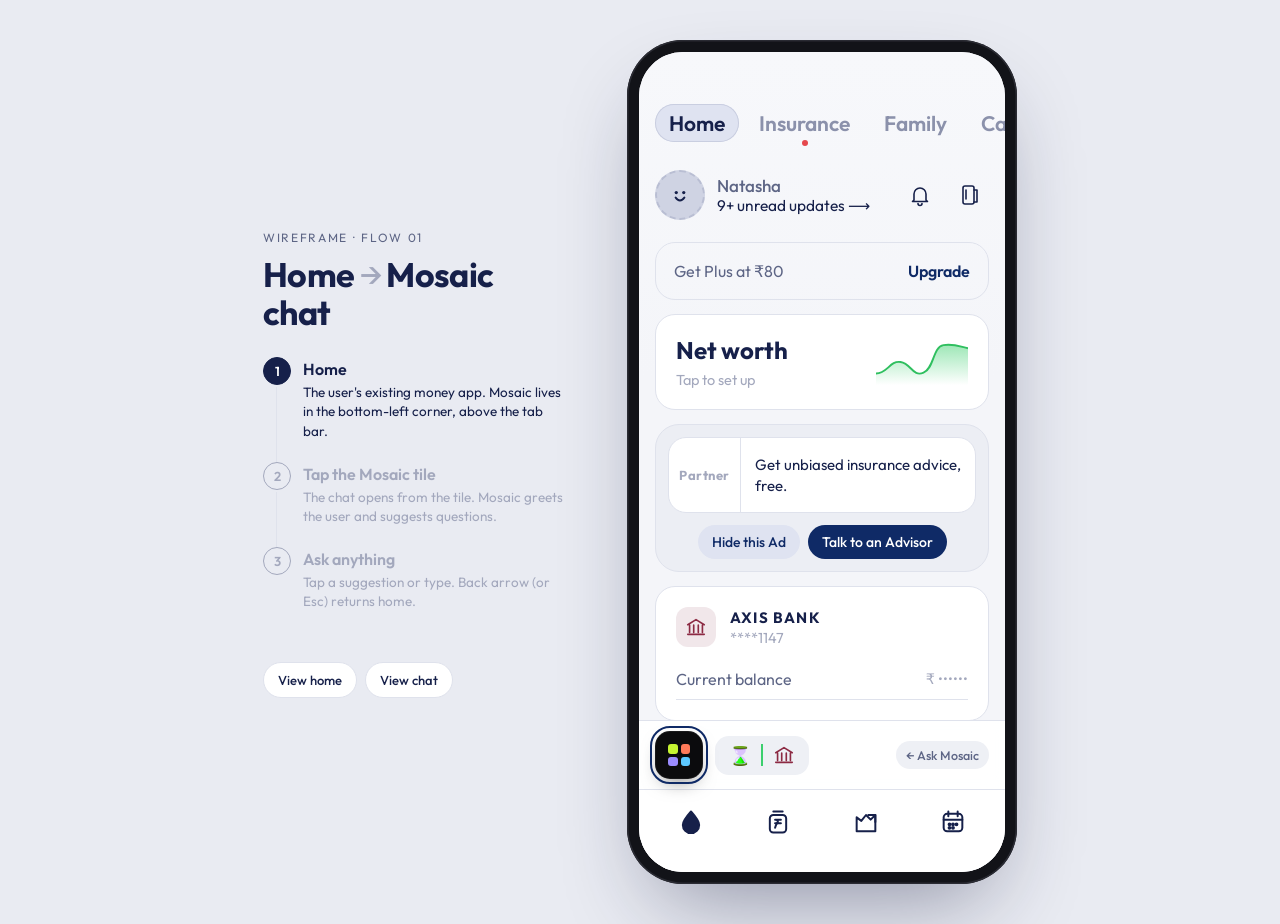
==== wireframes/index.html @ cc55170e "Add wireframes: home screen to Mosaic chat flow Standalone wireframes folder with a click-through pr" ====
<!doctype html>
<html lang="en">
<head>
  <meta charset="utf-8" />
  <meta name="viewport" content="width=device-width, initial-scale=1, viewport-fit=cover" />
  <title>Mosaic Wireframes — Home → Chat</title>
  <meta name="description" content="Wireframe flow: the money app home screen with the Mosaic entry point, opening the Mosaic chat." />
  <meta name="theme-color" content="#e9ebf2" />
  <link rel="icon" href="../assets/favicon.svg" type="image/svg+xml" />
  <link rel="preconnect" href="https://fonts.googleapis.com" />
  <link rel="preconnect" href="https://fonts.gstatic.com" crossorigin />
  <link href="https://fonts.googleapis.com/css2?family=Outfit:wght@400;500;600;700&family=Inter:wght@400;500;600;700&family=Instrument+Serif:ital@0;1&display=swap" rel="stylesheet" />
  <link rel="stylesheet" href="wireframes.css" />
</head>
<body>
  <div class="stage">
    <!-- Flow notes (hidden on phones, where the prototype goes full screen) -->
    <aside class="notes">
      <span class="notes__eyebrow">Wireframe · Flow 01</span>
      <h1>Home <span>→</span> Mosaic chat</h1>
      <ol class="flow" id="flowSteps">
        <li class="is-current" data-step="home">
          <b>Home</b>
          <small>The user's existing money app. Mosaic lives in the bottom-left corner, above the tab bar.</small>
        </li>
        <li data-step="chat">
          <b>Tap the Mosaic tile</b>
          <small>The chat opens from the tile. Mosaic greets the user and suggests questions.</small>
        </li>
        <li data-step="answer">
          <b>Ask anything</b>
          <small>Tap a suggestion or type. Back arrow (or Esc) returns home.</small>
        </li>
      </ol>
      <div class="notes__actions">
        <button class="notes__btn" data-go="home">View home</button>
        <button class="notes__btn" data-go="chat">View chat</button>
      </div>
    </aside>

    <!-- ================= PHONE ================= -->
    <div class="device">
      <div class="device__screen">

        <!-- ========== SCREEN 1: HOME ========== -->
        <section class="home" id="home" aria-label="Home">
          <nav class="tabs" aria-label="Sections">
            <a class="tab is-active" href="#">Home</a>
            <a class="tab tab--dot" href="#">Insurance</a>
            <a class="tab" href="#">Family</a>
            <a class="tab" href="#">Cards</a>
          </nav>

          <div class="home__scroll">
            <header class="profile">
              <div class="avatar" aria-hidden="true">
                <svg viewBox="0 0 24 24"><circle cx="9" cy="10" r="1.3"/><circle cx="15" cy="10" r="1.3"/><path d="M8.5 14c1 1.6 2.2 2.3 3.5 2.3s2.5-.7 3.5-2.3" fill="none" stroke="currentColor" stroke-width="1.6" stroke-linecap="round"/></svg>
              </div>
              <div class="profile__text">
                <span class="profile__name">Natasha</span>
                <a class="profile__updates" href="#">9+ unread updates <span aria-hidden="true">⟶</span></a>
              </div>
              <button class="icon-btn" aria-label="Notifications">
                <svg viewBox="0 0 24 24"><path d="M6 17V11a6 6 0 1 1 12 0v6l1.5 1.5h-15L6 17Z"/><path d="M10 20.5a2 2 0 0 0 4 0"/></svg>
              </button>
              <button class="icon-btn" aria-label="Notes">
                <svg viewBox="0 0 24 24"><rect x="5" y="3" width="11" height="18" rx="2"/><path d="M8 7v9M16 7h3v12h-3"/></svg>
              </button>
            </header>

            <div class="card card--row">
              <span class="muted">Get Plus at ₹80</span>
              <a class="link-strong" href="#">Upgrade</a>
            </div>

            <div class="card card--networth">
              <div>
                <h2>Net worth</h2>
                <span class="faint">Tap to set up</span>
              </div>
              <svg class="spark" viewBox="0 0 120 60" aria-hidden="true">
                <defs><linearGradient id="g" x1="0" y1="0" x2="0" y2="1"><stop offset="0" stop-color="#3ccf6e" stop-opacity=".5"/><stop offset="1" stop-color="#3ccf6e" stop-opacity="0"/></linearGradient></defs>
                <path d="M0 45 C15 45 18 28 32 30 S48 50 62 44 S74 10 88 8 S110 10 120 12 V60 H0Z" fill="url(#g)"/>
                <path d="M0 45 C15 45 18 28 32 30 S48 50 62 44 S74 10 88 8 S110 10 120 12" fill="none" stroke="#2fbf5f" stroke-width="2.5"/>
              </svg>
            </div>

            <div class="ad">
              <div class="ad__inner">
                <div class="ad__logo">Partner</div>
                <p>Get unbiased insurance advice, free.</p>
              </div>
              <div class="ad__actions">
                <button class="pill-btn pill-btn--soft">Hide this Ad</button>
                <button class="pill-btn pill-btn--solid">Talk to an Advisor</button>
              </div>
            </div>

            <div class="card card--bank">
              <div class="bank">
                <span class="bank__logo" aria-hidden="true">
                  <svg viewBox="0 0 24 24"><path d="M3 9.5 12 4l9 5.5M5 10v8M9.5 10v8M14.5 10v8M19 10v8M3 20h18"/></svg>
                </span>
                <div>
                  <b>AXIS BANK</b>
                  <span class="faint">****1147</span>
                </div>
              </div>
              <div class="balance-row">
                <span>Current balance</span>
                <span class="faint">₹ ••••••</span>
              </div>
            </div>
            <div class="spacer"></div>
          </div>

          <!-- Bottom strip: Mosaic entry point lives in the left corner -->
          <div class="dock">
            <button class="mosaic-fab" id="openMosaic" aria-label="Open Mosaic chat">
              <span class="mosaic-fab__ring" aria-hidden="true"></span>
              <span class="logo-mark" aria-hidden="true"><i></i><i></i><i></i><i></i></span>
            </button>
            <div class="dock__pill" aria-hidden="true">
              <span class="hourglass">⌛</span>
              <span class="dock__divider"></span>
              <span class="dock__bank">
                <svg viewBox="0 0 24 24"><path d="M3 9.5 12 4l9 5.5M5 10v8M9.5 10v8M14.5 10v8M19 10v8M3 20h18"/></svg>
              </span>
            </div>
            <span class="dock__hint" id="dockHint">Ask Mosaic</span>
          </div>

          <nav class="tabbar" aria-label="Main">
            <a href="#" class="is-active" aria-label="Home"><svg viewBox="0 0 24 24"><path d="M12 3c4 4.5 7 8 7 11.5A7 7 0 0 1 5 14.5C5 11 8 7.5 12 3Z"/></svg></a>
            <a href="#" aria-label="Spends"><svg viewBox="0 0 24 24"><rect x="5" y="6" width="14" height="15" rx="3"/><path d="M8 3h8M9.5 10h5M9.5 13h5M12 13c-1.5 0-2.5 4-2.5 4M10 10c2.5 0 2.5 3 0 3"/></svg></a>
            <a href="#" aria-label="Investments"><svg viewBox="0 0 24 24"><path d="M4 20V8l4 3 4-5 4 4 4-4v14Z"/><path d="M14 6h6v6"/></svg></a>
            <a href="#" aria-label="Calendar"><svg viewBox="0 0 24 24"><rect x="4" y="5" width="16" height="15" rx="3"/><path d="M8 3v4M16 3v4M4 10h16"/><circle cx="9" cy="14" r=".8"/><circle cx="12" cy="14" r=".8"/><circle cx="15" cy="14" r=".8"/><circle cx="9" cy="17" r=".8"/><circle cx="12" cy="17" r=".8"/></svg></a>
          </nav>
        </section>

        <!-- ========== SCREEN 2: MOSAIC CHAT ========== -->
        <section class="chat-screen" id="chat" aria-label="Mosaic chat" aria-hidden="true">
          <header class="chat-top">
            <button class="chat-top__back" id="closeMosaic" aria-label="Back to home">
              <svg viewBox="0 0 24 24"><path d="M15 5l-7 7 7 7"/></svg>
            </button>
            <div class="chat-top__title">
              <span class="logo-mark logo-mark--sm" aria-hidden="true"><i></i><i></i><i></i><i></i></span>
              Mosaic
            </div>
            <span class="chat-top__badge">6 accounts synced</span>
          </header>

          <div class="chat-body" id="chatBody" aria-live="polite">
            <div class="welcome">
              <span class="logo-mark logo-mark--lg" aria-hidden="true"><i></i><i></i><i></i><i></i></span>
              <h2>Hi Natasha, <em>ask me anything.</em></h2>
              <p>I can see your 6 accounts, cards and UPI apps. Try one of these:</p>
            </div>
          </div>

          <div class="suggestions" id="suggestions">
            <button class="chip">Where did my money go?</button>
            <button class="chip">Can I afford a ₹40k trip?</button>
            <button class="chip">Find wasted spend</button>
            <button class="chip">Am I saving enough?</button>
          </div>

          <form class="composer" id="composer" autocomplete="off">
            <input id="composerInput" type="text" placeholder="Ask anything about your money…" aria-label="Message Mosaic" />
            <button type="submit" aria-label="Send">↑</button>
          </form>
        </section>
      </div>
    </div>
  </div>

  <script src="wireframes.js"></script>
</body>
</html>
---- wireframes/wireframes.css ----
/* =========================================================
   Mosaic wireframes — standalone (does not use ../styles.css)
   Home screen: light money-app look. Chat: Mosaic dark look.
   ========================================================= */
:root {
  /* Home (host app) */
  --h-bg: #f4f5f9;
  --h-card: #ffffff;
  --h-line: #dfe2ec;
  --h-ink: #16204a;
  --h-muted: #5d6585;
  --h-faint: #a3a8bd;
  --h-soft: #dfe3f1;
  --h-navy: #0f2a66;
  --h-red: #e5484d;

  /* Mosaic (same tokens as the landing page) */
  --bg: #0b0b0d;
  --surface: #17171c;
  --surface-2: #1e1e25;
  --line: rgba(255, 255, 255, 0.08);
  --text: #f4f4f1;
  --muted: #9a9aa3;
  --dim: #6b6b74;
  --lime: #c6f432;
  --coral: #ff7a59;
  --violet: #9b8cff;
  --sky: #5cc8ff;

  --ease: cubic-bezier(0.2, 0.7, 0.2, 1);
}

* { box-sizing: border-box; }
html, body { height: 100%; }
body {
  margin: 0;
  background: #e9ebf2;
  color: var(--h-ink);
  font-family: "Outfit", system-ui, -apple-system, "Segoe UI", sans-serif;
  -webkit-font-smoothing: antialiased;
}
button { font: inherit; cursor: pointer; border: 0; background: none; color: inherit; }
a { color: inherit; text-decoration: none; }
svg { display: block; }

/* ---------- Stage + notes ---------- */
.stage {
  min-height: 100%;
  display: flex;
  align-items: center;
  justify-content: center;
  gap: 64px;
  padding: 40px 16px;
}
.notes { max-width: 300px; }
.notes__eyebrow { font-size: 12px; letter-spacing: 0.14em; text-transform: uppercase; color: var(--h-muted); }
.notes h1 { font-size: 34px; line-height: 1.1; margin: 10px 0 28px; letter-spacing: -0.02em; }
.notes h1 span { color: var(--h-faint); font-weight: 400; }
.flow { list-style: none; margin: 0 0 28px; padding: 0; counter-reset: step; }
.flow li {
  position: relative;
  padding: 0 0 22px 40px;
  counter-increment: step;
  color: var(--h-faint);
  transition: color 0.3s;
}
.flow li::before {
  content: counter(step);
  position: absolute;
  left: 0;
  top: -2px;
  width: 26px;
  height: 26px;
  border-radius: 50%;
  display: grid;
  place-items: center;
  font-size: 13px;
  font-weight: 600;
  border: 1.5px solid currentColor;
}
.flow li:not(:last-child)::after {
  content: "";
  position: absolute;
  left: 12.5px;
  top: 28px;
  bottom: 2px;
  width: 1.5px;
  background: var(--h-line);
}
.flow b { display: block; font-weight: 600; font-size: 16px; }
.flow small { display: block; font-size: 13.5px; line-height: 1.45; margin-top: 4px; }
.flow li.is-current, .flow li.is-done { color: var(--h-ink); }
.flow li.is-current::before { background: var(--h-ink); color: #fff; border-color: var(--h-ink); }
.notes__actions { display: flex; gap: 8px; }
.notes__btn { padding: 9px 14px; border-radius: 999px; border: 1px solid var(--h-line); background: #fff; font-size: 13px; font-weight: 500; }
.notes__btn:hover { border-color: var(--h-ink); }

/* ---------- Device ---------- */
.device {
  width: 390px;
  height: 844px;
  padding: 12px;
  border-radius: 56px;
  background: #121318;
  box-shadow: 0 40px 90px -30px rgba(20, 25, 60, 0.45), inset 0 0 0 1.5px #2a2b33;
  flex-shrink: 0;
}
.device__screen {
  position: relative;
  height: 100%;
  border-radius: 44px;
  overflow: hidden;
  background: var(--h-bg);
  isolation: isolate;
}

/* ================= HOME ================= */
.home { position: absolute; inset: 0; display: flex; flex-direction: column; background: linear-gradient(180deg, #f7f8fb, var(--h-bg) 40%); }
.tabs {
  display: flex;
  gap: 6px;
  padding: 52px 16px 10px;
  overflow-x: auto;
  scrollbar-width: none;
  flex-shrink: 0;
}
.tabs::-webkit-scrollbar { display: none; }
.tab { position: relative; padding: 6px 14px; border-radius: 999px; font-size: 21px; font-weight: 600; color: #8b91ab; white-space: nowrap; }
.tab.is-active { color: var(--h-ink); background: var(--h-soft); box-shadow: inset 0 0 0 1px #c9cee0; }
.tab--dot::after { content: ""; position: absolute; left: 50%; bottom: -4px; width: 6px; height: 6px; border-radius: 50%; background: var(--h-red); translate: -50% 0; }

.home__scroll { flex: 1; overflow-y: auto; padding: 8px 16px 0; scrollbar-width: none; }
.home__scroll::-webkit-scrollbar { display: none; }

.profile { display: flex; align-items: center; gap: 12px; padding: 10px 0 22px; }
.avatar {
  width: 50px;
  height: 50px;
  border-radius: 50%;
  display: grid;
  place-items: center;
  background: #cfd3e3;
  border: 2px dashed #b9bed3;
  color: var(--h-ink);
  flex-shrink: 0;
}
.avatar svg { width: 30px; height: 30px; fill: currentColor; }
.profile__text { flex: 1; display: flex; flex-direction: column; line-height: 1.25; }
.profile__name { font-size: 17px; color: var(--h-muted); font-weight: 500; }
.profile__updates { font-size: 15.5px; color: var(--h-ink); white-space: nowrap; }
.icon-btn { width: 38px; height: 38px; display: grid; place-items: center; }
.icon-btn svg { width: 24px; height: 24px; fill: none; stroke: var(--h-ink); stroke-width: 1.6; stroke-linejoin: round; stroke-linecap: round; }

.card { background: var(--h-card); border: 1px solid var(--h-line); border-radius: 20px; padding: 18px; margin-bottom: 14px; }
.card--row { display: flex; justify-content: space-between; align-items: center; background: transparent; }
.muted { color: var(--h-muted); font-size: 16px; }
.faint { color: var(--h-faint); font-size: 14.5px; }
.link-strong { color: var(--h-navy); font-weight: 600; font-size: 16px; }
.card--networth { display: flex; justify-content: space-between; align-items: center; padding: 20px; }
.card--networth h2 { margin: 0 0 4px; font-size: 24px; letter-spacing: -0.01em; }
.spark { width: 92px; height: 48px; }

.ad { background: #eceef4; border: 1px solid var(--h-line); border-radius: 24px; padding: 12px; margin-bottom: 14px; }
.ad__inner { display: flex; align-items: center; background: #fff; border-radius: 18px; border: 1px solid var(--h-line); min-height: 76px; }
.ad__logo { width: 84px; align-self: stretch; display: grid; place-items: center; border-right: 1px solid var(--h-line); font-weight: 700; font-size: 13px; color: var(--h-faint); letter-spacing: 0.04em; }
.ad__inner p { margin: 0; padding: 12px 14px; font-size: 15px; line-height: 1.4; }
.ad__actions { display: flex; gap: 8px; justify-content: center; padding-top: 12px; }
.pill-btn { padding: 8px 14px; border-radius: 999px; font-size: 14px; font-weight: 500; }
.pill-btn--soft { background: var(--h-soft); color: var(--h-navy); }
.pill-btn--solid { background: var(--h-navy); color: #fff; }

.card--bank { padding: 20px; }
.bank { display: flex; align-items: center; gap: 14px; margin-bottom: 22px; }
.bank__logo { width: 40px; height: 40px; border-radius: 12px; background: #f1e7ea; display: grid; place-items: center; }
.bank__logo svg, .dock__bank svg { width: 22px; height: 22px; fill: none; stroke: #8c2a43; stroke-width: 1.8; stroke-linecap: round; stroke-linejoin: round; }
.bank b { display: block; letter-spacing: 0.08em; font-size: 15px; }
.balance-row { display: flex; justify-content: space-between; border-bottom: 1px solid var(--h-line); padding-bottom: 10px; color: var(--h-muted); font-size: 16px; }
.spacer { height: 16px; }

/* ---------- Dock (bottom strip) with the Mosaic entry point ---------- */
.dock {
  position: relative;
  display: flex;
  align-items: center;
  gap: 12px;
  padding: 10px 16px;
  background: rgba(255, 255, 255, 0.92);
  backdrop-filter: blur(10px);
  border-top: 1px solid var(--h-line);
  flex-shrink: 0;
}
.mosaic-fab {
  position: relative;
  width: 48px;
  height: 48px;
  border-radius: 15px;
  background: var(--bg);
  display: grid;
  place-items: center;
  box-shadow: 0 8px 20px -8px rgba(11, 11, 13, 0.6), 0 0 0 1px rgba(255, 255, 255, 0.06) inset;
  transition: transform 0.2s var(--ease);
}
.mosaic-fab:hover { transform: translateY(-2px); }
.mosaic-fab:active { transform: scale(0.94); }
.mosaic-fab:focus-visible { outline: 2px solid var(--h-navy); outline-offset: 3px; }
.mosaic-fab__ring {
  position: absolute;
  inset: -4px;
  border-radius: 19px;
  border: 2px solid var(--lime);
  opacity: 0;
  animation: ring 2.6s var(--ease) infinite;
}
@keyframes ring {
  0% { opacity: 0.7; transform: scale(0.92); }
  70%, 100% { opacity: 0; transform: scale(1.18); }
}
.dock__pill { display: flex; align-items: center; gap: 10px; padding: 8px 14px; border-radius: 14px; background: #eef0f5; }
.hourglass { font-size: 18px; filter: hue-rotate(60deg) saturate(1.4); }
.dock__divider { width: 1.5px; height: 22px; background: #3ccf6e; }
.dock__bank { display: grid; place-items: center; }
.dock__hint {
  margin-left: auto;
  font-size: 12.5px;
  font-weight: 500;
  color: var(--h-muted);
  padding: 6px 10px;
  border-radius: 999px;
  background: #eef0f5;
  transition: opacity 0.3s;
}
.dock__hint::before { content: "← "; }

.tabbar { display: flex; justify-content: space-around; padding: 12px 8px 30px; background: #fff; border-top: 1px solid var(--h-line); flex-shrink: 0; }
.tabbar a { width: 48px; height: 40px; display: grid; place-items: center; }
.tabbar svg { width: 28px; height: 28px; fill: none; stroke: var(--h-ink); stroke-width: 1.7; stroke-linejoin: round; stroke-linecap: round; }
.tabbar a.is-active svg { fill: var(--h-ink); }

/* ---------- Mosaic logo mark (same as landing page) ---------- */
.logo-mark { display: grid; grid-template-columns: 1fr 1fr; gap: 3px; width: 22px; height: 22px; }
.logo-mark i { border-radius: 3px; }
.logo-mark i:nth-child(1) { background: var(--lime); }
.logo-mark i:nth-child(2) { background: var(--coral); }
.logo-mark i:nth-child(3) { background: var(--violet); }
.logo-mark i:nth-child(4) { background: var(--sky); }
.logo-mark--sm { width: 16px; height: 16px; gap: 2px; }
.logo-mark--sm i { border-radius: 2px; }
.logo-mark--lg { width: 40px; height: 40px; gap: 4px; }
.logo-mark--lg i { border-radius: 6px; }

/* ================= MOSAIC CHAT ================= */
.chat-screen {
  position: absolute;
  inset: 0;
  z-index: 5;
  display: flex;
  flex-direction: column;
  background: var(--bg);
  color: var(--text);
  font-family: "Inter", system-ui, sans-serif;
  /* Opens as a circle growing out of the Mosaic tile (bottom-left) */
  clip-path: circle(0 at var(--ox, 40px) var(--oy, 90%));
  visibility: hidden;
  transition: clip-path 0.55s var(--ease), visibility 0s linear 0.55s;
}
.chat-screen.is-open {
  clip-path: circle(150% at var(--ox, 40px) var(--oy, 90%));
  visibility: visible;
  transition: clip-path 0.6s var(--ease), visibility 0s;
}

.chat-top { display: flex; align-items: center; gap: 8px; padding: 54px 14px 14px; border-bottom: 1px solid var(--line); }
.chat-top__back { width: 36px; height: 36px; border-radius: 50%; display: grid; place-items: center; }
.chat-top__back:hover { background: var(--surface); }
.chat-top__back svg { width: 22px; height: 22px; fill: none; stroke: var(--text); stroke-width: 2; stroke-linecap: round; stroke-linejoin: round; }
.chat-top__title { display: flex; align-items: center; gap: 8px; font-weight: 700; font-size: 17px; flex: 1; }
.chat-top__badge { font-size: 11px; color: var(--lime); background: rgba(198, 244, 50, 0.1); padding: 4px 9px; border-radius: 999px; }

.chat-body { flex: 1; overflow-y: auto; padding: 18px 16px 8px; display: flex; flex-direction: column; gap: 10px; scrollbar-width: none; }
.chat-body::-webkit-scrollbar { display: none; }

.welcome { padding: 28px 4px 10px; }
.welcome h2 { font-size: 30px; line-height: 1.1; letter-spacing: -0.03em; margin: 18px 0 10px; font-weight: 700; }
.welcome em { font-family: "Instrument Serif", Georgia, serif; font-style: italic; font-weight: 400; color: var(--lime); }
.welcome p { margin: 0; color: var(--muted); font-size: 14.5px; line-height: 1.5; }

.msg { max-width: 86%; font-size: 14px; line-height: 1.45; padding: 10px 13px; border-radius: 18px; animation: pop 0.35s var(--ease) both; }
.msg--user { align-self: flex-end; background: var(--text); color: var(--bg); border-bottom-right-radius: 6px; }
.msg--bot { align-self: flex-start; background: var(--surface-2); border-bottom-left-radius: 6px; }
.msg--bot b { color: var(--lime); font-weight: 600; }
@keyframes pop { from { opacity: 0; transform: translateY(8px); } }
.typing { display: inline-flex; gap: 4px; padding: 14px; }
.typing i { width: 6px; height: 6px; border-radius: 50%; background: var(--muted); animation: blink 1.2s infinite; }
.typing i:nth-child(2) { animation-delay: 0.15s; }
.typing i:nth-child(3) { animation-delay: 0.3s; }
@keyframes blink { 0%, 60%, 100% { opacity: 0.25; } 30% { opacity: 1; } }

.mini-bars { display: flex; flex-direction: column; gap: 6px; margin-top: 10px; }
.mini-bar { display: grid; grid-template-columns: 62px 1fr auto; align-items: center; gap: 8px; font-size: 11.5px; color: var(--muted); }
.mini-bar__track { height: 6px; border-radius: 4px; background: rgba(255, 255, 255, 0.06); overflow: hidden; }
.mini-bar__fill { height: 100%; width: 0; border-radius: 4px; background: var(--c); transition: width 0.9s var(--ease); }
.mini-bar span:last-child { color: var(--text); font-variant-numeric: tabular-nums; }
.rows { margin-top: 10px; padding: 10px 12px; border-radius: 12px; background: var(--bg); border: 1px solid var(--line); }
.rows div { display: flex; justify-content: space-between; gap: 10px; font-size: 12.5px; padding: 5px 0; border-bottom: 1px dashed var(--line); }
.rows div:last-child { border-bottom: 0; }
.up { color: var(--coral); }
.down { color: var(--lime); }

.suggestions { display: flex; gap: 8px; overflow-x: auto; padding: 8px 16px 10px; scrollbar-width: none; flex-shrink: 0; }
.suggestions::-webkit-scrollbar { display: none; }
.chip { flex-shrink: 0; padding: 9px 14px; border-radius: 999px; border: 1px solid rgba(255, 255, 255, 0.14); color: var(--text); font-size: 13px; transition: background 0.2s, border-color 0.2s; }
.chip:hover { border-color: var(--lime); background: rgba(198, 244, 50, 0.06); }

.composer { display: flex; align-items: center; gap: 8px; margin: 0 14px 30px; padding: 6px 6px 6px 16px; border-radius: 999px; background: var(--surface); border: 1px solid var(--line); }
.composer:focus-within { border-color: rgba(198, 244, 50, 0.5); }
.composer input { flex: 1; min-width: 0; background: transparent; border: 0; outline: 0; color: var(--text); font: inherit; font-size: 14px; }
.composer input::placeholder { color: var(--dim); }
.composer button { width: 34px; height: 34px; border-radius: 50%; background: var(--lime); color: #000; font-weight: 700; flex-shrink: 0; }

/* ---------- Responsive: phones get the prototype full screen ---------- */
@media (max-width: 860px) {
  .notes { display: none; }
  .stage { padding: 0; }
}
@media (max-width: 480px) {
  .device { width: 100%; height: 100dvh; padding: 0; border-radius: 0; box-shadow: none; background: none; }
  .device__screen { border-radius: 0; }
  .tabs { padding-top: calc(16px + env(safe-area-inset-top)); }
  .chat-top { padding-top: calc(16px + env(safe-area-inset-top)); }
  .tabbar { padding-bottom: calc(12px + env(safe-area-inset-bottom)); }
  .composer { margin-bottom: calc(14px + env(safe-area-inset-bottom)); }
}

@media (prefers-reduced-motion: reduce) {
  *, *::before, *::after { animation: none !important; transition-duration: 0.01ms !important; }
}
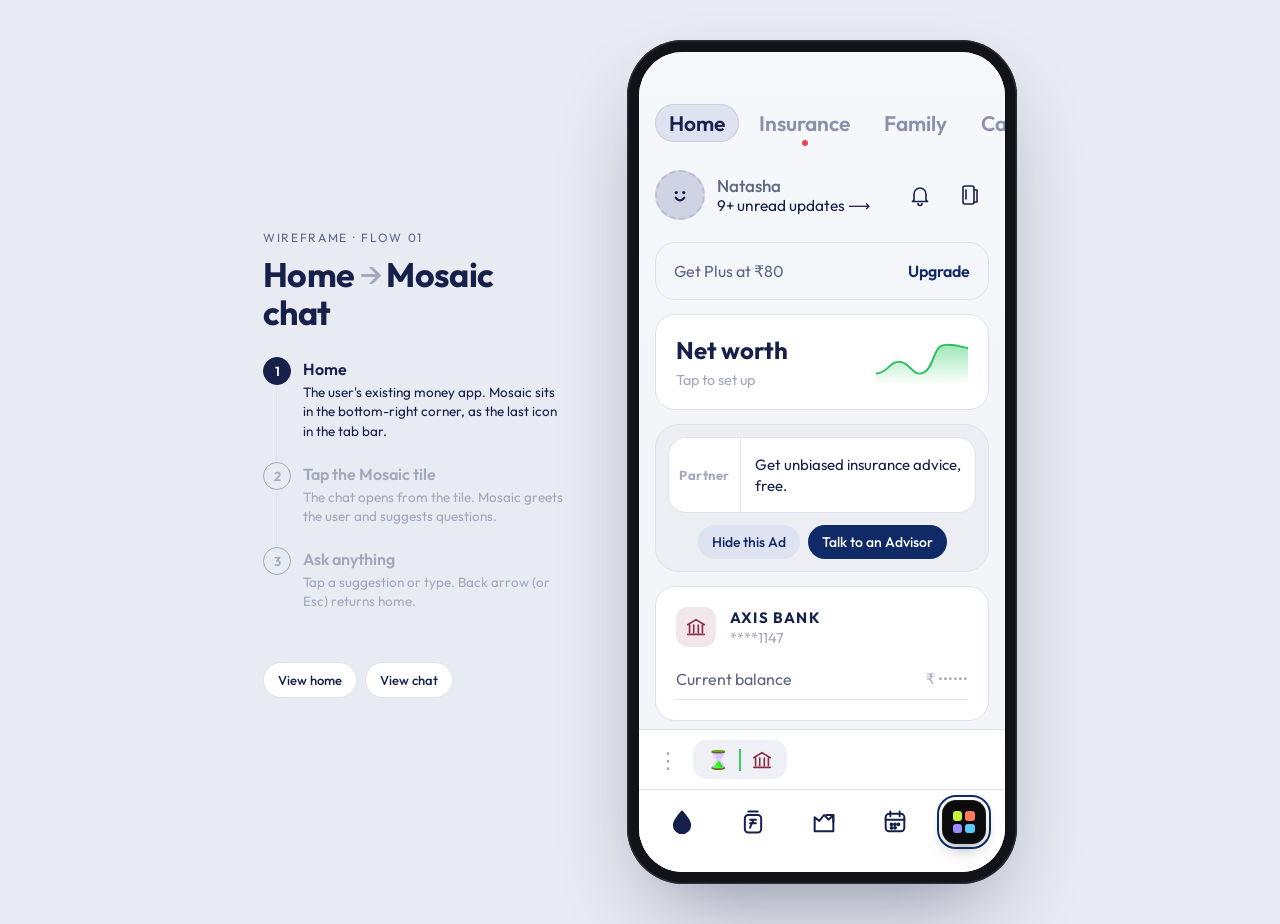
==== commit 4816124f: "Wireframes: move Mosaic tile to the right end of the tab bar Co-Authored-By: Claude Opus 5.5 <norepl" ====
--- a/wireframes/index.html
+++ b/wireframes/index.html
@@ -21,7 +21,7 @@
       <ol class="flow" id="flowSteps">
         <li class="is-current" data-step="home">
           <b>Home</b>
-          <small>The user's existing money app. Mosaic lives in the bottom-left corner, above the tab bar.</small>
+          <small>The user's existing money app. Mosaic sits in the bottom-right corner, as the last icon in the tab bar.</small>
         </li>
         <li data-step="chat">
           <b>Tap the Mosaic tile</b>
@@ -114,12 +114,9 @@
             <div class="spacer"></div>
           </div>
 
-          <!-- Bottom strip: Mosaic entry point lives in the left corner -->
+          <!-- Bottom strip (as in the original app) -->
           <div class="dock">
-            <button class="mosaic-fab" id="openMosaic" aria-label="Open Mosaic chat">
-              <span class="mosaic-fab__ring" aria-hidden="true"></span>
-              <span class="logo-mark" aria-hidden="true"><i></i><i></i><i></i><i></i></span>
-            </button>
+            <span class="dock__more" aria-hidden="true">⋮</span>
             <div class="dock__pill" aria-hidden="true">
               <span class="hourglass">⌛</span>
               <span class="dock__divider"></span>
@@ -127,7 +124,6 @@
                 <svg viewBox="0 0 24 24"><path d="M3 9.5 12 4l9 5.5M5 10v8M9.5 10v8M14.5 10v8M19 10v8M3 20h18"/></svg>
               </span>
             </div>
-            <span class="dock__hint" id="dockHint">Ask Mosaic</span>
           </div>
 
           <nav class="tabbar" aria-label="Main">
@@ -135,6 +131,11 @@
             <a href="#" aria-label="Spends"><svg viewBox="0 0 24 24"><rect x="5" y="6" width="14" height="15" rx="3"/><path d="M8 3h8M9.5 10h5M9.5 13h5M12 13c-1.5 0-2.5 4-2.5 4M10 10c2.5 0 2.5 3 0 3"/></svg></a>
             <a href="#" aria-label="Investments"><svg viewBox="0 0 24 24"><path d="M4 20V8l4 3 4-5 4 4 4-4v14Z"/><path d="M14 6h6v6"/></svg></a>
             <a href="#" aria-label="Calendar"><svg viewBox="0 0 24 24"><rect x="4" y="5" width="16" height="15" rx="3"/><path d="M8 3v4M16 3v4M4 10h16"/><circle cx="9" cy="14" r=".8"/><circle cx="12" cy="14" r=".8"/><circle cx="15" cy="14" r=".8"/><circle cx="9" cy="17" r=".8"/><circle cx="12" cy="17" r=".8"/></svg></a>
+            <!-- Mosaic entry point: right end of the tab bar -->
+            <button class="mosaic-fab" id="openMosaic" aria-label="Open Mosaic chat">
+              <span class="mosaic-fab__ring" aria-hidden="true"></span>
+              <span class="logo-mark" aria-hidden="true"><i></i><i></i><i></i><i></i></span>
+            </button>
           </nav>
         </section>
 
--- a/wireframes/wireframes.css
+++ b/wireframes/wireframes.css
@@ -177,7 +177,7 @@
 .balance-row { display: flex; justify-content: space-between; border-bottom: 1px solid var(--h-line); padding-bottom: 10px; color: var(--h-muted); font-size: 16px; }
 .spacer { height: 16px; }
 
-/* ---------- Dock (bottom strip) with the Mosaic entry point ---------- */
+/* ---------- Dock (bottom strip) ---------- */
 .dock {
   position: relative;
   display: flex;
@@ -189,11 +189,14 @@
   border-top: 1px solid var(--h-line);
   flex-shrink: 0;
 }
+.dock__more { font-size: 22px; line-height: 1; color: var(--h-faint); padding: 0 2px; }
+
+/* ---------- Mosaic entry point (last item in the tab bar) ---------- */
 .mosaic-fab {
   position: relative;
-  width: 48px;
-  height: 48px;
-  border-radius: 15px;
+  width: 44px;
+  height: 44px;
+  border-radius: 14px;
   background: var(--bg);
   display: grid;
   place-items: center;
@@ -206,7 +209,7 @@
 .mosaic-fab__ring {
   position: absolute;
   inset: -4px;
-  border-radius: 19px;
+  border-radius: 18px;
   border: 2px solid var(--lime);
   opacity: 0;
   animation: ring 2.6s var(--ease) infinite;
@@ -219,19 +222,8 @@
 .hourglass { font-size: 18px; filter: hue-rotate(60deg) saturate(1.4); }
 .dock__divider { width: 1.5px; height: 22px; background: #3ccf6e; }
 .dock__bank { display: grid; place-items: center; }
-.dock__hint {
-  margin-left: auto;
-  font-size: 12.5px;
-  font-weight: 500;
-  color: var(--h-muted);
-  padding: 6px 10px;
-  border-radius: 999px;
-  background: #eef0f5;
-  transition: opacity 0.3s;
-}
-.dock__hint::before { content: "← "; }
-
-.tabbar { display: flex; justify-content: space-around; padding: 12px 8px 30px; background: #fff; border-top: 1px solid var(--h-line); flex-shrink: 0; }
+
+.tabbar { display: flex; justify-content: space-around; align-items: center; padding: 10px 8px 28px; background: #fff; border-top: 1px solid var(--h-line); flex-shrink: 0; }
 .tabbar a { width: 48px; height: 40px; display: grid; place-items: center; }
 .tabbar svg { width: 28px; height: 28px; fill: none; stroke: var(--h-ink); stroke-width: 1.7; stroke-linejoin: round; stroke-linecap: round; }
 .tabbar a.is-active svg { fill: var(--h-ink); }
